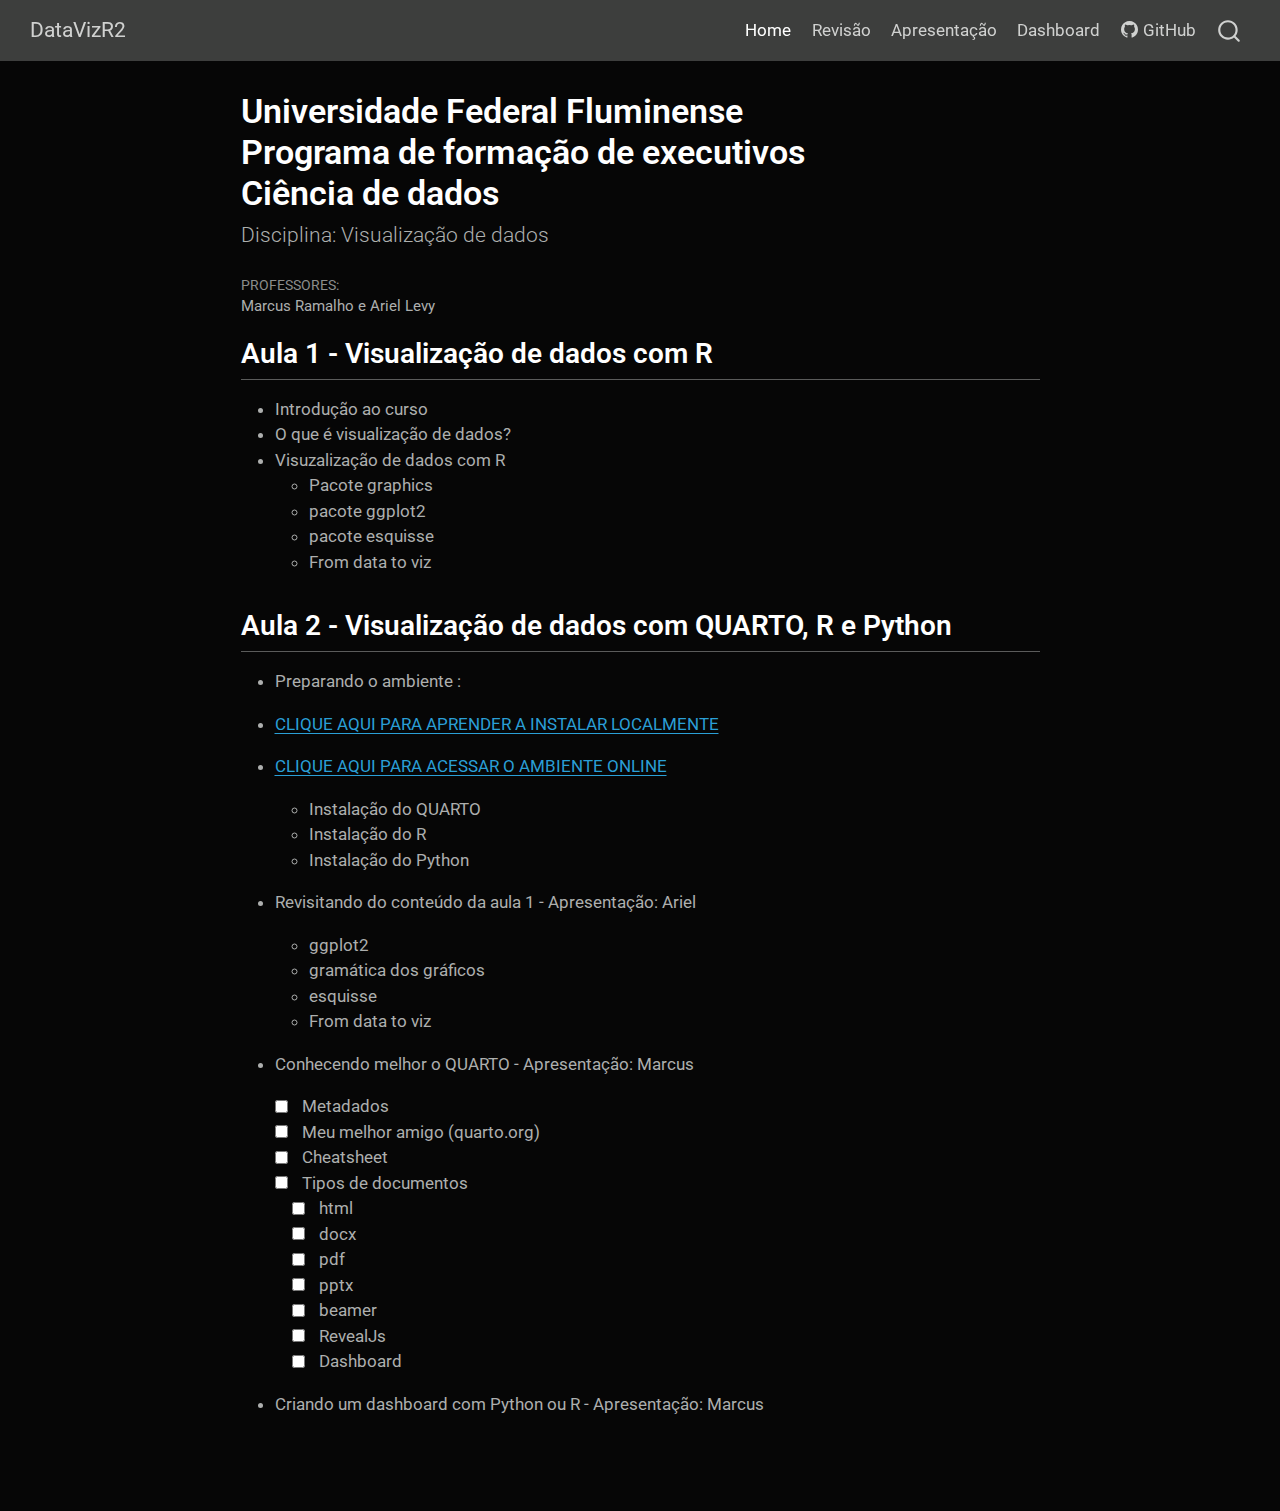
==== docs/index.html @ 26c428f1 "Atualizar título e conteúdo do arquivo apresentacao.qmd" ====
<!DOCTYPE html>
<html xmlns="http://www.w3.org/1999/xhtml" lang="pt-br" xml:lang="pt-br"><head>

<meta charset="utf-8">
<meta name="generator" content="quarto-1.4.549">

<meta name="viewport" content="width=device-width, initial-scale=1.0, user-scalable=yes">

<meta name="author" content="Marcus Ramalho e Ariel Levy">

<title>DataVizR2 - Universidade Federal Fluminense  Programa de formação de executivos  Ciência de dados</title>
<style>
code{white-space: pre-wrap;}
span.smallcaps{font-variant: small-caps;}
div.columns{display: flex; gap: min(4vw, 1.5em);}
div.column{flex: auto; overflow-x: auto;}
div.hanging-indent{margin-left: 1.5em; text-indent: -1.5em;}
ul.task-list{list-style: none;}
ul.task-list li input[type="checkbox"] {
  width: 0.8em;
  margin: 0 0.8em 0.2em -1em; /* quarto-specific, see https://github.com/quarto-dev/quarto-cli/issues/4556 */ 
  vertical-align: middle;
}
</style>


<script src="site_libs/quarto-nav/quarto-nav.js"></script>
<script src="site_libs/quarto-nav/headroom.min.js"></script>
<script src="site_libs/clipboard/clipboard.min.js"></script>
<script src="site_libs/quarto-search/autocomplete.umd.js"></script>
<script src="site_libs/quarto-search/fuse.min.js"></script>
<script src="site_libs/quarto-search/quarto-search.js"></script>
<meta name="quarto:offset" content="./">
<script src="site_libs/quarto-html/quarto.js"></script>
<script src="site_libs/quarto-html/popper.min.js"></script>
<script src="site_libs/quarto-html/tippy.umd.min.js"></script>
<script src="site_libs/quarto-html/anchor.min.js"></script>
<link href="site_libs/quarto-html/tippy.css" rel="stylesheet">
<link href="site_libs/quarto-html/quarto-syntax-highlighting-dark.css" rel="stylesheet" id="quarto-text-highlighting-styles">
<script src="site_libs/bootstrap/bootstrap.min.js"></script>
<link href="site_libs/bootstrap/bootstrap-icons.css" rel="stylesheet">
<link href="site_libs/bootstrap/bootstrap.min.css" rel="stylesheet" id="quarto-bootstrap" data-mode="dark">
<script id="quarto-search-options" type="application/json">{
  "location": "navbar",
  "copy-button": false,
  "collapse-after": 3,
  "panel-placement": "end",
  "type": "overlay",
  "limit": 50,
  "keyboard-shortcut": [
    "f",
    "/",
    "s"
  ],
  "show-item-context": false,
  "language": {
    "search-no-results-text": "Nenhum resultado",
    "search-matching-documents-text": "documentos correspondentes",
    "search-copy-link-title": "Copiar link para a busca",
    "search-hide-matches-text": "Esconder correspondências adicionais",
    "search-more-match-text": "mais correspondência neste documento",
    "search-more-matches-text": "mais correspondências neste documento",
    "search-clear-button-title": "Limpar",
    "search-text-placeholder": "",
    "search-detached-cancel-button-title": "Cancelar",
    "search-submit-button-title": "Enviar",
    "search-label": "Procurar"
  }
}</script>


</head>

<body class="nav-fixed fullcontent">

<div id="quarto-search-results"></div>
  <header id="quarto-header" class="headroom fixed-top">
    <nav class="navbar navbar-expand-lg " data-bs-theme="dark">
      <div class="navbar-container container-fluid">
      <div class="navbar-brand-container mx-auto">
    <a class="navbar-brand" href="./index.html">
    <span class="navbar-title">DataVizR2</span>
    </a>
  </div>
            <div id="quarto-search" class="" title="Procurar"></div>
          <button class="navbar-toggler" type="button" data-bs-toggle="collapse" data-bs-target="#navbarCollapse" aria-controls="navbarCollapse" aria-expanded="false" aria-label="Alternar de navegação" onclick="if (window.quartoToggleHeadroom) { window.quartoToggleHeadroom(); }">
  <span class="navbar-toggler-icon"></span>
</button>
          <div class="collapse navbar-collapse" id="navbarCollapse">
            <ul class="navbar-nav navbar-nav-scroll ms-auto">
  <li class="nav-item">
    <a class="nav-link active" href="./index.html" aria-current="page"> 
<span class="menu-text">Home</span></a>
  </li>  
  <li class="nav-item">
    <a class="nav-link" href="./revisao.html"> 
<span class="menu-text">Revisão</span></a>
  </li>  
  <li class="nav-item">
    <a class="nav-link" href="./apresentacao.html"> 
<span class="menu-text">Apresentação</span></a>
  </li>  
  <li class="nav-item">
    <a class="nav-link" href="./dashboard.html"> 
<span class="menu-text">Dashboard</span></a>
  </li>  
  <li class="nav-item">
    <a class="nav-link" href="https://github.com/nextmarte/dataVizR2"> <i class="bi bi-github" role="img">
</i> 
<span class="menu-text">GitHub</span></a>
  </li>  
</ul>
          </div> <!-- /navcollapse -->
          <div class="quarto-navbar-tools">
</div>
      </div> <!-- /container-fluid -->
    </nav>
</header>
<!-- content -->
<div id="quarto-content" class="quarto-container page-columns page-rows-contents page-layout-article page-navbar">
<!-- sidebar -->
<!-- margin-sidebar -->
    
<!-- main -->
<main class="content" id="quarto-document-content">

<header id="title-block-header" class="quarto-title-block default">
<div class="quarto-title">
<h1 class="title">Universidade Federal Fluminense <br> Programa de formação de executivos <br> Ciência de dados</h1>
<p class="subtitle lead">Disciplina: Visualização de dados</p>
</div>



<div class="quarto-title-meta">

    <div>
    <div class="quarto-title-meta-heading">Professores: </div>
    <div class="quarto-title-meta-contents">
             <p>Marcus Ramalho e Ariel Levy </p>
          </div>
  </div>
    
  
    
  </div>
  


</header>


<section id="aula-1---visualização-de-dados-com-r" class="level2">
<h2 class="anchored" data-anchor-id="aula-1---visualização-de-dados-com-r">Aula 1 - Visualização de dados com R</h2>
<ul>
<li>Introdução ao curso</li>
<li>O que é visualização de dados?</li>
<li>Visuzalização de dados com R
<ul>
<li>Pacote graphics</li>
<li>pacote ggplot2</li>
<li>pacote esquisse</li>
<li>From data to viz</li>
</ul></li>
</ul>
</section>
<section id="aula-2---visualização-de-dados-com-quarto-r-e-python" class="level2">
<h2 class="anchored" data-anchor-id="aula-2---visualização-de-dados-com-quarto-r-e-python">Aula 2 - Visualização de dados com QUARTO, R e Python</h2>
<ul>
<li><p>Preparando o ambiente :</p></li>
<li><p><a href="https://uff-adm.notion.site/Instala-o-b5969aeda52045289c52db8fd833c6b3">CLIQUE AQUI PARA APRENDER A INSTALAR LOCALMENTE</a></p></li>
<li><p><a href="https://posit.cloud/content/8106315">CLIQUE AQUI PARA ACESSAR O AMBIENTE ONLINE</a></p>
<ul>
<li>Instalação do QUARTO</li>
<li>Instalação do R</li>
<li>Instalação do Python</li>
</ul></li>
<li><p>Revisitando do conteúdo da aula 1 - Apresentação: Ariel</p>
<ul>
<li>ggplot2</li>
<li>gramática dos gráficos</li>
<li>esquisse</li>
<li>From data to viz</li>
</ul></li>
<li><p>Conhecendo melhor o QUARTO - Apresentação: Marcus</p>
<ul class="task-list">
<li><label><input type="checkbox">Metadados</label></li>
<li><label><input type="checkbox">Meu melhor amigo (quarto.org)</label></li>
<li><label><input type="checkbox">Cheatsheet</label></li>
<li><label><input type="checkbox">Tipos de documentos</label>
<ul class="task-list">
<li><label><input type="checkbox">html</label></li>
<li><label><input type="checkbox">docx</label></li>
<li><label><input type="checkbox">pdf</label></li>
<li><label><input type="checkbox">pptx</label></li>
<li><label><input type="checkbox">beamer</label></li>
<li><label><input type="checkbox">RevealJs</label></li>
<li><label><input type="checkbox">Dashboard</label></li>
</ul></li>
</ul></li>
<li><p>Criando um dashboard com Python ou R - Apresentação: Marcus</p></li>
</ul>


</section>

</main> <!-- /main -->
<script id="quarto-html-after-body" type="application/javascript">
window.document.addEventListener("DOMContentLoaded", function (event) {
  const toggleBodyColorMode = (bsSheetEl) => {
    const mode = bsSheetEl.getAttribute("data-mode");
    const bodyEl = window.document.querySelector("body");
    if (mode === "dark") {
      bodyEl.classList.add("quarto-dark");
      bodyEl.classList.remove("quarto-light");
    } else {
      bodyEl.classList.add("quarto-light");
      bodyEl.classList.remove("quarto-dark");
    }
  }
  const toggleBodyColorPrimary = () => {
    const bsSheetEl = window.document.querySelector("link#quarto-bootstrap");
    if (bsSheetEl) {
      toggleBodyColorMode(bsSheetEl);
    }
  }
  toggleBodyColorPrimary();  
  const icon = "";
  const anchorJS = new window.AnchorJS();
  anchorJS.options = {
    placement: 'right',
    icon: icon
  };
  anchorJS.add('.anchored');
  const isCodeAnnotation = (el) => {
    for (const clz of el.classList) {
      if (clz.startsWith('code-annotation-')) {                     
        return true;
      }
    }
    return false;
  }
  const clipboard = new window.ClipboardJS('.code-copy-button', {
    text: function(trigger) {
      const codeEl = trigger.previousElementSibling.cloneNode(true);
      for (const childEl of codeEl.children) {
        if (isCodeAnnotation(childEl)) {
          childEl.remove();
        }
      }
      return codeEl.innerText;
    }
  });
  clipboard.on('success', function(e) {
    // button target
    const button = e.trigger;
    // don't keep focus
    button.blur();
    // flash "checked"
    button.classList.add('code-copy-button-checked');
    var currentTitle = button.getAttribute("title");
    button.setAttribute("title", "Copiada");
    let tooltip;
    if (window.bootstrap) {
      button.setAttribute("data-bs-toggle", "tooltip");
      button.setAttribute("data-bs-placement", "left");
      button.setAttribute("data-bs-title", "Copiada");
      tooltip = new bootstrap.Tooltip(button, 
        { trigger: "manual", 
          customClass: "code-copy-button-tooltip",
          offset: [0, -8]});
      tooltip.show();    
    }
    setTimeout(function() {
      if (tooltip) {
        tooltip.hide();
        button.removeAttribute("data-bs-title");
        button.removeAttribute("data-bs-toggle");
        button.removeAttribute("data-bs-placement");
      }
      button.setAttribute("title", currentTitle);
      button.classList.remove('code-copy-button-checked');
    }, 1000);
    // clear code selection
    e.clearSelection();
  });
  function tippyHover(el, contentFn, onTriggerFn, onUntriggerFn) {
    const config = {
      allowHTML: true,
      maxWidth: 500,
      delay: 100,
      arrow: false,
      appendTo: function(el) {
          return el.parentElement;
      },
      interactive: true,
      interactiveBorder: 10,
      theme: 'quarto',
      placement: 'bottom-start',
    };
    if (contentFn) {
      config.content = contentFn;
    }
    if (onTriggerFn) {
      config.onTrigger = onTriggerFn;
    }
    if (onUntriggerFn) {
      config.onUntrigger = onUntriggerFn;
    }
    window.tippy(el, config); 
  }
  const noterefs = window.document.querySelectorAll('a[role="doc-noteref"]');
  for (var i=0; i<noterefs.length; i++) {
    const ref = noterefs[i];
    tippyHover(ref, function() {
      // use id or data attribute instead here
      let href = ref.getAttribute('data-footnote-href') || ref.getAttribute('href');
      try { href = new URL(href).hash; } catch {}
      const id = href.replace(/^#\/?/, "");
      const note = window.document.getElementById(id);
      return note.innerHTML;
    });
  }
  const xrefs = window.document.querySelectorAll('a.quarto-xref');
  const processXRef = (id, note) => {
    // Strip column container classes
    const stripColumnClz = (el) => {
      el.classList.remove("page-full", "page-columns");
      if (el.children) {
        for (const child of el.children) {
          stripColumnClz(child);
        }
      }
    }
    stripColumnClz(note)
    if (id === null || id.startsWith('sec-')) {
      // Special case sections, only their first couple elements
      const container = document.createElement("div");
      if (note.children && note.children.length > 2) {
        container.appendChild(note.children[0].cloneNode(true));
        for (let i = 1; i < note.children.length; i++) {
          const child = note.children[i];
          if (child.tagName === "P" && child.innerText === "") {
            continue;
          } else {
            container.appendChild(child.cloneNode(true));
            break;
          }
        }
        if (window.Quarto?.typesetMath) {
          window.Quarto.typesetMath(container);
        }
        return container.innerHTML
      } else {
        if (window.Quarto?.typesetMath) {
          window.Quarto.typesetMath(note);
        }
        return note.innerHTML;
      }
    } else {
      // Remove any anchor links if they are present
      const anchorLink = note.querySelector('a.anchorjs-link');
      if (anchorLink) {
        anchorLink.remove();
      }
      if (window.Quarto?.typesetMath) {
        window.Quarto.typesetMath(note);
      }
      // TODO in 1.5, we should make sure this works without a callout special case
      if (note.classList.contains("callout")) {
        return note.outerHTML;
      } else {
        return note.innerHTML;
      }
    }
  }
  for (var i=0; i<xrefs.length; i++) {
    const xref = xrefs[i];
    tippyHover(xref, undefined, function(instance) {
      instance.disable();
      let url = xref.getAttribute('href');
      let hash = undefined; 
      if (url.startsWith('#')) {
        hash = url;
      } else {
        try { hash = new URL(url).hash; } catch {}
      }
      if (hash) {
        const id = hash.replace(/^#\/?/, "");
        const note = window.document.getElementById(id);
        if (note !== null) {
          try {
            const html = processXRef(id, note.cloneNode(true));
            instance.setContent(html);
          } finally {
            instance.enable();
            instance.show();
          }
        } else {
          // See if we can fetch this
          fetch(url.split('#')[0])
          .then(res => res.text())
          .then(html => {
            const parser = new DOMParser();
            const htmlDoc = parser.parseFromString(html, "text/html");
            const note = htmlDoc.getElementById(id);
            if (note !== null) {
              const html = processXRef(id, note);
              instance.setContent(html);
            } 
          }).finally(() => {
            instance.enable();
            instance.show();
          });
        }
      } else {
        // See if we can fetch a full url (with no hash to target)
        // This is a special case and we should probably do some content thinning / targeting
        fetch(url)
        .then(res => res.text())
        .then(html => {
          const parser = new DOMParser();
          const htmlDoc = parser.parseFromString(html, "text/html");
          const note = htmlDoc.querySelector('main.content');
          if (note !== null) {
            // This should only happen for chapter cross references
            // (since there is no id in the URL)
            // remove the first header
            if (note.children.length > 0 && note.children[0].tagName === "HEADER") {
              note.children[0].remove();
            }
            const html = processXRef(null, note);
            instance.setContent(html);
          } 
        }).finally(() => {
          instance.enable();
          instance.show();
        });
      }
    }, function(instance) {
    });
  }
      let selectedAnnoteEl;
      const selectorForAnnotation = ( cell, annotation) => {
        let cellAttr = 'data-code-cell="' + cell + '"';
        let lineAttr = 'data-code-annotation="' +  annotation + '"';
        const selector = 'span[' + cellAttr + '][' + lineAttr + ']';
        return selector;
      }
      const selectCodeLines = (annoteEl) => {
        const doc = window.document;
        const targetCell = annoteEl.getAttribute("data-target-cell");
        const targetAnnotation = annoteEl.getAttribute("data-target-annotation");
        const annoteSpan = window.document.querySelector(selectorForAnnotation(targetCell, targetAnnotation));
        const lines = annoteSpan.getAttribute("data-code-lines").split(",");
        const lineIds = lines.map((line) => {
          return targetCell + "-" + line;
        })
        let top = null;
        let height = null;
        let parent = null;
        if (lineIds.length > 0) {
            //compute the position of the single el (top and bottom and make a div)
            const el = window.document.getElementById(lineIds[0]);
            top = el.offsetTop;
            height = el.offsetHeight;
            parent = el.parentElement.parentElement;
          if (lineIds.length > 1) {
            const lastEl = window.document.getElementById(lineIds[lineIds.length - 1]);
            const bottom = lastEl.offsetTop + lastEl.offsetHeight;
            height = bottom - top;
          }
          if (top !== null && height !== null && parent !== null) {
            // cook up a div (if necessary) and position it 
            let div = window.document.getElementById("code-annotation-line-highlight");
            if (div === null) {
              div = window.document.createElement("div");
              div.setAttribute("id", "code-annotation-line-highlight");
              div.style.position = 'absolute';
              parent.appendChild(div);
            }
            div.style.top = top - 2 + "px";
            div.style.height = height + 4 + "px";
            div.style.left = 0;
            let gutterDiv = window.document.getElementById("code-annotation-line-highlight-gutter");
            if (gutterDiv === null) {
              gutterDiv = window.document.createElement("div");
              gutterDiv.setAttribute("id", "code-annotation-line-highlight-gutter");
              gutterDiv.style.position = 'absolute';
              const codeCell = window.document.getElementById(targetCell);
              const gutter = codeCell.querySelector('.code-annotation-gutter');
              gutter.appendChild(gutterDiv);
            }
            gutterDiv.style.top = top - 2 + "px";
            gutterDiv.style.height = height + 4 + "px";
          }
          selectedAnnoteEl = annoteEl;
        }
      };
      const unselectCodeLines = () => {
        const elementsIds = ["code-annotation-line-highlight", "code-annotation-line-highlight-gutter"];
        elementsIds.forEach((elId) => {
          const div = window.document.getElementById(elId);
          if (div) {
            div.remove();
          }
        });
        selectedAnnoteEl = undefined;
      };
        // Handle positioning of the toggle
    window.addEventListener(
      "resize",
      throttle(() => {
        elRect = undefined;
        if (selectedAnnoteEl) {
          selectCodeLines(selectedAnnoteEl);
        }
      }, 10)
    );
    function throttle(fn, ms) {
    let throttle = false;
    let timer;
      return (...args) => {
        if(!throttle) { // first call gets through
            fn.apply(this, args);
            throttle = true;
        } else { // all the others get throttled
            if(timer) clearTimeout(timer); // cancel #2
            timer = setTimeout(() => {
              fn.apply(this, args);
              timer = throttle = false;
            }, ms);
        }
      };
    }
      // Attach click handler to the DT
      const annoteDls = window.document.querySelectorAll('dt[data-target-cell]');
      for (const annoteDlNode of annoteDls) {
        annoteDlNode.addEventListener('click', (event) => {
          const clickedEl = event.target;
          if (clickedEl !== selectedAnnoteEl) {
            unselectCodeLines();
            const activeEl = window.document.querySelector('dt[data-target-cell].code-annotation-active');
            if (activeEl) {
              activeEl.classList.remove('code-annotation-active');
            }
            selectCodeLines(clickedEl);
            clickedEl.classList.add('code-annotation-active');
          } else {
            // Unselect the line
            unselectCodeLines();
            clickedEl.classList.remove('code-annotation-active');
          }
        });
      }
  const findCites = (el) => {
    const parentEl = el.parentElement;
    if (parentEl) {
      const cites = parentEl.dataset.cites;
      if (cites) {
        return {
          el,
          cites: cites.split(' ')
        };
      } else {
        return findCites(el.parentElement)
      }
    } else {
      return undefined;
    }
  };
  var bibliorefs = window.document.querySelectorAll('a[role="doc-biblioref"]');
  for (var i=0; i<bibliorefs.length; i++) {
    const ref = bibliorefs[i];
    const citeInfo = findCites(ref);
    if (citeInfo) {
      tippyHover(citeInfo.el, function() {
        var popup = window.document.createElement('div');
        citeInfo.cites.forEach(function(cite) {
          var citeDiv = window.document.createElement('div');
          citeDiv.classList.add('hanging-indent');
          citeDiv.classList.add('csl-entry');
          var biblioDiv = window.document.getElementById('ref-' + cite);
          if (biblioDiv) {
            citeDiv.innerHTML = biblioDiv.innerHTML;
          }
          popup.appendChild(citeDiv);
        });
        return popup.innerHTML;
      });
    }
  }
});
</script>
</div> <!-- /content -->




</body></html>
---- docs/site_libs/quarto-html/tippy.css ----
.tippy-box[data-animation=fade][data-state=hidden]{opacity:0}[data-tippy-root]{max-width:calc(100vw - 10px)}.tippy-box{position:relative;background-color:#333;color:#fff;border-radius:4px;font-size:14px;line-height:1.4;white-space:normal;outline:0;transition-property:transform,visibility,opacity}.tippy-box[data-placement^=top]>.tippy-arrow{bottom:0}.tippy-box[data-placement^=top]>.tippy-arrow:before{bottom:-7px;left:0;border-width:8px 8px 0;border-top-color:initial;transform-origin:center top}.tippy-box[data-placement^=bottom]>.tippy-arrow{top:0}.tippy-box[data-placement^=bottom]>.tippy-arrow:before{top:-7px;left:0;border-width:0 8px 8px;border-bottom-color:initial;transform-origin:center bottom}.tippy-box[data-placement^=left]>.tippy-arrow{right:0}.tippy-box[data-placement^=left]>.tippy-arrow:before{border-width:8px 0 8px 8px;border-left-color:initial;right:-7px;transform-origin:center left}.tippy-box[data-placement^=right]>.tippy-arrow{left:0}.tippy-box[data-placement^=right]>.tippy-arrow:before{left:-7px;border-width:8px 8px 8px 0;border-right-color:initial;transform-origin:center right}.tippy-box[data-inertia][data-state=visible]{transition-timing-function:cubic-bezier(.54,1.5,.38,1.11)}.tippy-arrow{width:16px;height:16px;color:#333}.tippy-arrow:before{content:"";position:absolute;border-color:transparent;border-style:solid}.tippy-content{position:relative;padding:5px 9px;z-index:1}
---- docs/site_libs/quarto-html/quarto-syntax-highlighting-dark.css ----
/* quarto syntax highlight colors */
:root {
  --quarto-hl-al-color: #f07178;
  --quarto-hl-an-color: #d4d0ab;
  --quarto-hl-at-color: #00e0e0;
  --quarto-hl-bn-color: #d4d0ab;
  --quarto-hl-bu-color: #abe338;
  --quarto-hl-ch-color: #abe338;
  --quarto-hl-co-color: #f8f8f2;
  --quarto-hl-cv-color: #ffd700;
  --quarto-hl-cn-color: #ffd700;
  --quarto-hl-cf-color: #ffa07a;
  --quarto-hl-dt-color: #ffa07a;
  --quarto-hl-dv-color: #d4d0ab;
  --quarto-hl-do-color: #f8f8f2;
  --quarto-hl-er-color: #f07178;
  --quarto-hl-ex-color: #00e0e0;
  --quarto-hl-fl-color: #d4d0ab;
  --quarto-hl-fu-color: #ffa07a;
  --quarto-hl-im-color: #abe338;
  --quarto-hl-in-color: #d4d0ab;
  --quarto-hl-kw-color: #ffa07a;
  --quarto-hl-op-color: #ffa07a;
  --quarto-hl-ot-color: #00e0e0;
  --quarto-hl-pp-color: #dcc6e0;
  --quarto-hl-re-color: #00e0e0;
  --quarto-hl-sc-color: #abe338;
  --quarto-hl-ss-color: #abe338;
  --quarto-hl-st-color: #abe338;
  --quarto-hl-va-color: #00e0e0;
  --quarto-hl-vs-color: #abe338;
  --quarto-hl-wa-color: #dcc6e0;
}

/* other quarto variables */
:root {
  --quarto-font-monospace: SFMono-Regular, Menlo, Monaco, Consolas, "Liberation Mono", "Courier New", monospace;
}

code span.al {
  background-color: #2a0f15;
  font-weight: bold;
  color: #f07178;
}

code span.an {
  color: #d4d0ab;
}

code span.at {
  color: #00e0e0;
}

code span.bn {
  color: #d4d0ab;
}

code span.bu {
  color: #abe338;
}

code span.ch {
  color: #abe338;
}

code span.co {
  font-style: italic;
  color: #f8f8f2;
}

code span.cv {
  color: #ffd700;
}

code span.cn {
  color: #ffd700;
}

code span.cf {
  font-weight: bold;
  color: #ffa07a;
}

code span.dt {
  color: #ffa07a;
}

code span.dv {
  color: #d4d0ab;
}

code span.do {
  color: #f8f8f2;
}

code span.er {
  color: #f07178;
  text-decoration: underline;
}

code span.ex {
  font-weight: bold;
  color: #00e0e0;
}

code span.fl {
  color: #d4d0ab;
}

code span.fu {
  color: #ffa07a;
}

code span.im {
  color: #abe338;
}

code span.in {
  color: #d4d0ab;
}

code span.kw {
  font-weight: bold;
  color: #ffa07a;
}

pre > code.sourceCode > span {
  color: #f8f8f2;
}

code span {
  color: #f8f8f2;
}

code.sourceCode > span {
  color: #f8f8f2;
}

div.sourceCode,
div.sourceCode pre.sourceCode {
  color: #f8f8f2;
}

code span.op {
  color: #ffa07a;
}

code span.ot {
  color: #00e0e0;
}

code span.pp {
  color: #dcc6e0;
}

code span.re {
  background-color: #f8f8f2;
  color: #00e0e0;
}

code span.sc {
  color: #abe338;
}

code span.ss {
  color: #abe338;
}

code span.st {
  color: #abe338;
}

code span.va {
  color: #00e0e0;
}

code span.vs {
  color: #abe338;
}

code span.wa {
  color: #dcc6e0;
}

.prevent-inlining {
  content: "</";
}

/*# sourceMappingURL=935a306eefa94366c21e1a970dddb765.css.map */
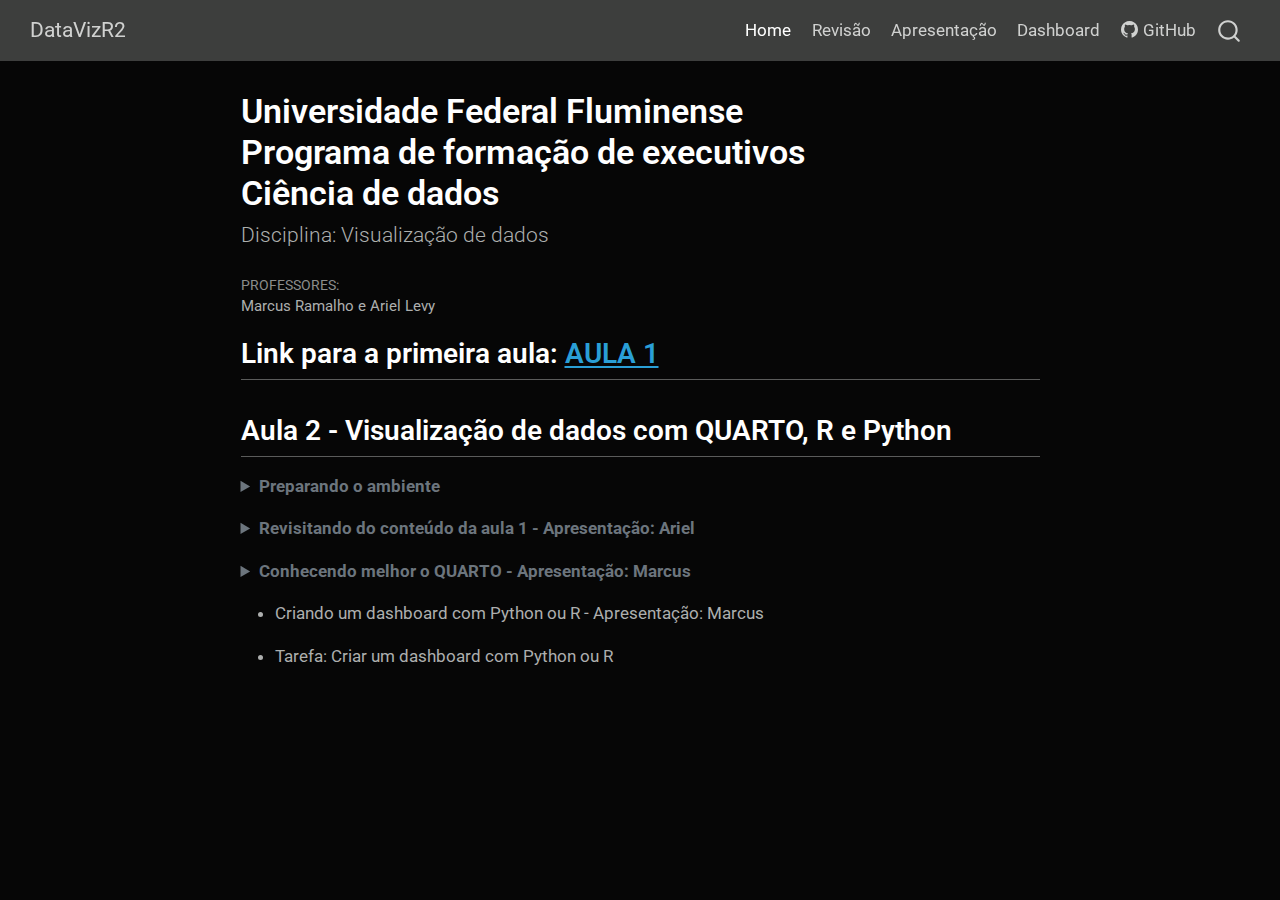
==== commit 9209c425: "Atualizar links e conteúdo nos arquivos apresentacao.qmd e index.qmd" ====
--- a/docs/index.html
+++ b/docs/index.html
@@ -150,55 +150,55 @@
 </header>
 
 
-<section id="aula-1---visualização-de-dados-com-r" class="level2">
-<h2 class="anchored" data-anchor-id="aula-1---visualização-de-dados-com-r">Aula 1 - Visualização de dados com R</h2>
-<ul>
-<li>Introdução ao curso</li>
-<li>O que é visualização de dados?</li>
-<li>Visuzalização de dados com R
-<ul>
-<li>Pacote graphics</li>
-<li>pacote ggplot2</li>
-<li>pacote esquisse</li>
-<li>From data to viz</li>
-</ul></li>
-</ul>
+<section id="link-para-a-primeira-aula-aula-1" class="level2">
+<h2 class="anchored" data-anchor-id="link-para-a-primeira-aula-aula-1">Link para a primeira aula: <a href="https://marcusramalho.tech/dataVizR/#/title-slide">AULA 1</a></h2>
 </section>
 <section id="aula-2---visualização-de-dados-com-quarto-r-e-python" class="level2">
 <h2 class="anchored" data-anchor-id="aula-2---visualização-de-dados-com-quarto-r-e-python">Aula 2 - Visualização de dados com QUARTO, R e Python</h2>
+<details>
+<summary>
+<strong>Preparando o ambiente </strong>
+</summary>
 <ul>
-<li><p>Preparando o ambiente :</p></li>
-<li><p><a href="https://uff-adm.notion.site/Instala-o-b5969aeda52045289c52db8fd833c6b3">CLIQUE AQUI PARA APRENDER A INSTALAR LOCALMENTE</a></p></li>
-<li><p><a href="https://posit.cloud/content/8106315">CLIQUE AQUI PARA ACESSAR O AMBIENTE ONLINE</a></p>
+<li><a href="https://uff-adm.notion.site/Instala-o-b5969aeda52045289c52db8fd833c6b3">CLIQUE AQUI PARA APRENDER A INSTALAR LOCALMENTE</a></li>
+<li><a href="https://posit.cloud/content/8106315">CLIQUE AQUI PARA ACESSAR O AMBIENTE ONLINE</a>
 <ul>
 <li>Instalação do QUARTO</li>
 <li>Instalação do R</li>
 <li>Instalação do Python</li>
 </ul></li>
-<li><p>Revisitando do conteúdo da aula 1 - Apresentação: Ariel</p>
+</ul>
+</details>
+<details>
+<summary>
+<strong>Revisitando do conteúdo da aula 1 - Apresentação: Ariel</strong>
+</summary>
 <ul>
 <li>ggplot2</li>
 <li>gramática dos gráficos</li>
 <li>esquisse</li>
 <li>From data to viz</li>
-</ul></li>
-<li><p>Conhecendo melhor o QUARTO - Apresentação: Marcus</p>
+</ul>
+</details>
+<details>
+<summary>
+<strong>Conhecendo melhor o QUARTO - Apresentação: Marcus </strong>
+</summary>
 <ul class="task-list">
-<li><label><input type="checkbox">Metadados</label></li>
-<li><label><input type="checkbox">Meu melhor amigo (quarto.org)</label></li>
-<li><label><input type="checkbox">Cheatsheet</label></li>
-<li><label><input type="checkbox">Tipos de documentos</label>
-<ul class="task-list">
-<li><label><input type="checkbox">html</label></li>
-<li><label><input type="checkbox">docx</label></li>
-<li><label><input type="checkbox">pdf</label></li>
-<li><label><input type="checkbox">pptx</label></li>
-<li><label><input type="checkbox">beamer</label></li>
-<li><label><input type="checkbox">RevealJs</label></li>
-<li><label><input type="checkbox">Dashboard</label></li>
-</ul></li>
-</ul></li>
+<li><label><input type="checkbox"><a href="https://quarto.org/docs/projects/quarto-projects.html">Metadados</a></label></li>
+<li><label><input type="checkbox"><a href="https://quarto.org/">Meu melhor amigo</a></label></li>
+<li><label><input type="checkbox"><a href="https://rstudio.github.io/cheatsheets">Cheatsheets</a></label></li>
+<li><label><input type="checkbox"><a href="https://quarto.org/docs/output-formats/all-formats.html">Tipos de documentos</a></label></li>
+<li><label><input type="checkbox"><a href="https://quarto.org/docs/dashboards/">Dashboard</a></label></li>
+</ul>
+<center>
+<iframe width="560" height="315" src="https://www.youtube.com/embed/_VGJIPRGTy4?si=6gqc46Z16a7_tAC7" title="YouTube video player" frameborder="0" allow="accelerometer; autoplay; clipboard-write; encrypted-media; gyroscope; picture-in-picture; web-share" referrerpolicy="strict-origin-when-cross-origin" allowfullscreen="">
+</iframe>
+</center>
+</details>
+<ul>
 <li><p>Criando um dashboard com Python ou R - Apresentação: Marcus</p></li>
+<li><p>Tarefa: Criar um dashboard com Python ou R</p></li>
 </ul>
 
 
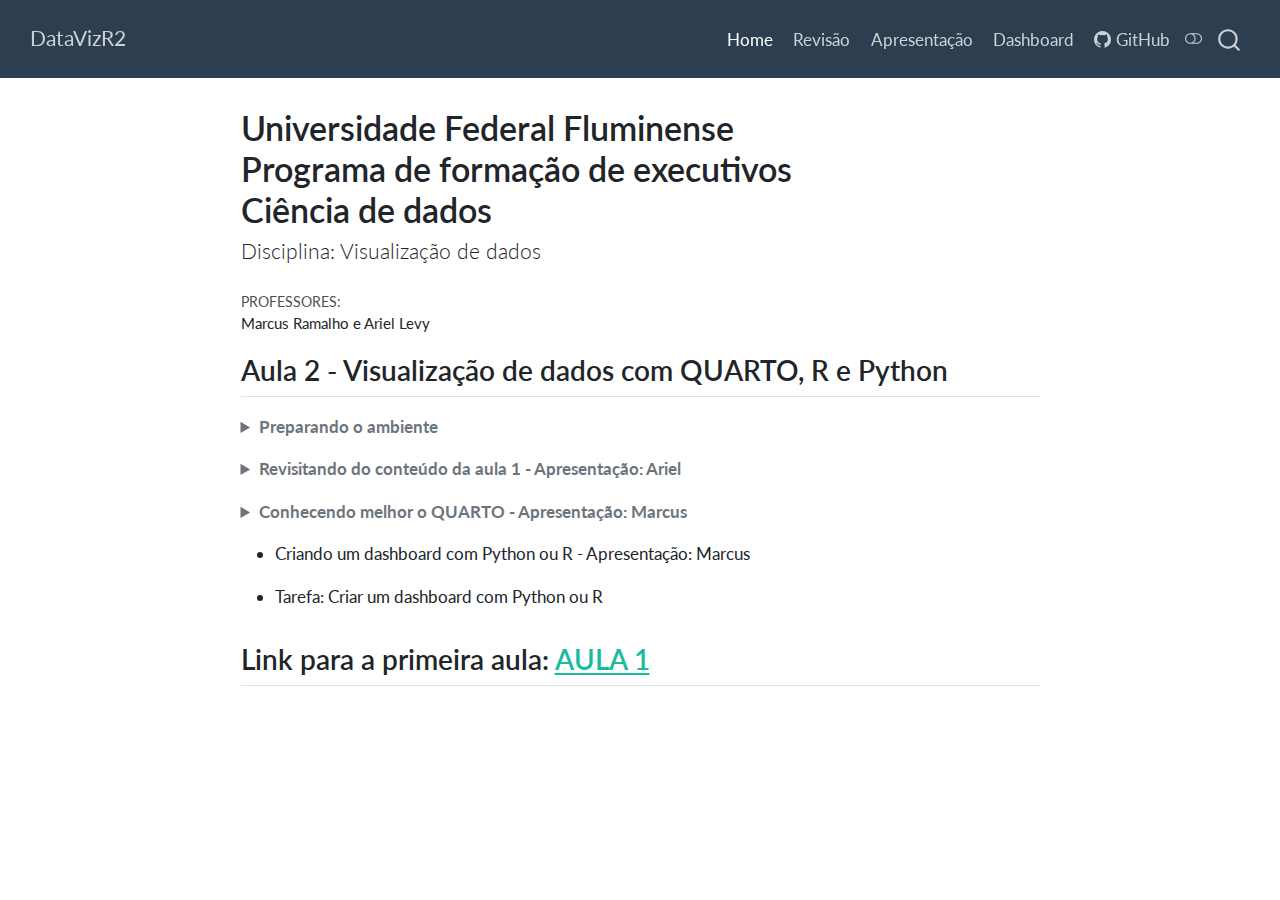
==== commit 01ecd294: "Atualizar tema do formato revealjs para dark Remover o arquivo about.qmd Atualizar conteúdo do arqui" ====
--- a/docs/index.html
+++ b/docs/index.html
@@ -36,10 +36,12 @@
 <script src="site_libs/quarto-html/tippy.umd.min.js"></script>
 <script src="site_libs/quarto-html/anchor.min.js"></script>
 <link href="site_libs/quarto-html/tippy.css" rel="stylesheet">
-<link href="site_libs/quarto-html/quarto-syntax-highlighting-dark.css" rel="stylesheet" id="quarto-text-highlighting-styles">
+<link href="site_libs/quarto-html/quarto-syntax-highlighting.css" rel="stylesheet" class="quarto-color-scheme" id="quarto-text-highlighting-styles">
+<link href="site_libs/quarto-html/quarto-syntax-highlighting-dark.css" rel="prefetch" class="quarto-color-scheme quarto-color-alternate" id="quarto-text-highlighting-styles">
 <script src="site_libs/bootstrap/bootstrap.min.js"></script>
 <link href="site_libs/bootstrap/bootstrap-icons.css" rel="stylesheet">
-<link href="site_libs/bootstrap/bootstrap.min.css" rel="stylesheet" id="quarto-bootstrap" data-mode="dark">
+<link href="site_libs/bootstrap/bootstrap.min.css" rel="stylesheet" class="quarto-color-scheme" id="quarto-bootstrap" data-mode="light">
+<link href="site_libs/bootstrap/bootstrap-dark.min.css" rel="prefetch" class="quarto-color-scheme quarto-color-alternate" id="quarto-bootstrap" data-mode="dark">
 <script id="quarto-search-options" type="application/json">{
   "location": "navbar",
   "copy-button": false,
@@ -112,6 +114,7 @@
 </ul>
           </div> <!-- /navcollapse -->
           <div class="quarto-navbar-tools">
+  <a href="" class="quarto-color-scheme-toggle quarto-navigation-tool  px-1" onclick="window.quartoToggleColorScheme(); return false;" title="Alternar modo escuro"><i class="bi"></i></a>
 </div>
       </div> <!-- /container-fluid -->
     </nav>
@@ -150,9 +153,6 @@
 </header>
 
 
-<section id="link-para-a-primeira-aula-aula-1" class="level2">
-<h2 class="anchored" data-anchor-id="link-para-a-primeira-aula-aula-1">Link para a primeira aula: <a href="https://marcusramalho.tech/dataVizR/#/title-slide">AULA 1</a></h2>
-</section>
 <section id="aula-2---visualização-de-dados-com-quarto-r-e-python" class="level2">
 <h2 class="anchored" data-anchor-id="aula-2---visualização-de-dados-com-quarto-r-e-python">Aula 2 - Visualização de dados com QUARTO, R e Python</h2>
 <details>
@@ -200,6 +200,9 @@
 <li><p>Criando um dashboard com Python ou R - Apresentação: Marcus</p></li>
 <li><p>Tarefa: Criar um dashboard com Python ou R</p></li>
 </ul>
+</section>
+<section id="link-para-a-primeira-aula-aula-1" class="level2">
+<h2 class="anchored" data-anchor-id="link-para-a-primeira-aula-aula-1">Link para a primeira aula: <a href="https://marcusramalho.tech/dataVizR/#/title-slide">AULA 1</a></h2>
 
 
 </section>
@@ -225,6 +228,150 @@
     }
   }
   toggleBodyColorPrimary();  
+  const disableStylesheet = (stylesheets) => {
+    for (let i=0; i < stylesheets.length; i++) {
+      const stylesheet = stylesheets[i];
+      stylesheet.rel = 'prefetch';
+    }
+  }
+  const enableStylesheet = (stylesheets) => {
+    for (let i=0; i < stylesheets.length; i++) {
+      const stylesheet = stylesheets[i];
+      stylesheet.rel = 'stylesheet';
+    }
+  }
+  const manageTransitions = (selector, allowTransitions) => {
+    const els = window.document.querySelectorAll(selector);
+    for (let i=0; i < els.length; i++) {
+      const el = els[i];
+      if (allowTransitions) {
+        el.classList.remove('notransition');
+      } else {
+        el.classList.add('notransition');
+      }
+    }
+  }
+  const toggleGiscusIfUsed = (isAlternate, darkModeDefault) => {
+    const baseTheme = document.querySelector('#giscus-base-theme')?.value ?? 'light';
+    const alternateTheme = document.querySelector('#giscus-alt-theme')?.value ?? 'dark';
+    let newTheme = '';
+    if(darkModeDefault) {
+      newTheme = isAlternate ? baseTheme : alternateTheme;
+    } else {
+      newTheme = isAlternate ? alternateTheme : baseTheme;
+    }
+    const changeGiscusTheme = () => {
+      // From: https://github.com/giscus/giscus/issues/336
+      const sendMessage = (message) => {
+        const iframe = document.querySelector('iframe.giscus-frame');
+        if (!iframe) return;
+        iframe.contentWindow.postMessage({ giscus: message }, 'https://giscus.app');
+      }
+      sendMessage({
+        setConfig: {
+          theme: newTheme
+        }
+      });
+    }
+    const isGiscussLoaded = window.document.querySelector('iframe.giscus-frame') !== null;
+    if (isGiscussLoaded) {
+      changeGiscusTheme();
+    }
+  }
+  const toggleColorMode = (alternate) => {
+    // Switch the stylesheets
+    const alternateStylesheets = window.document.querySelectorAll('link.quarto-color-scheme.quarto-color-alternate');
+    manageTransitions('#quarto-margin-sidebar .nav-link', false);
+    if (alternate) {
+      enableStylesheet(alternateStylesheets);
+      for (const sheetNode of alternateStylesheets) {
+        if (sheetNode.id === "quarto-bootstrap") {
+          toggleBodyColorMode(sheetNode);
+        }
+      }
+    } else {
+      disableStylesheet(alternateStylesheets);
+      toggleBodyColorPrimary();
+    }
+    manageTransitions('#quarto-margin-sidebar .nav-link', true);
+    // Switch the toggles
+    const toggles = window.document.querySelectorAll('.quarto-color-scheme-toggle');
+    for (let i=0; i < toggles.length; i++) {
+      const toggle = toggles[i];
+      if (toggle) {
+        if (alternate) {
+          toggle.classList.add("alternate");     
+        } else {
+          toggle.classList.remove("alternate");
+        }
+      }
+    }
+    // Hack to workaround the fact that safari doesn't
+    // properly recolor the scrollbar when toggling (#1455)
+    if (navigator.userAgent.indexOf('Safari') > 0 && navigator.userAgent.indexOf('Chrome') == -1) {
+      manageTransitions("body", false);
+      window.scrollTo(0, 1);
+      setTimeout(() => {
+        window.scrollTo(0, 0);
+        manageTransitions("body", true);
+      }, 40);  
+    }
+  }
+  const isFileUrl = () => { 
+    return window.location.protocol === 'file:';
+  }
+  const hasAlternateSentinel = () => {  
+    let styleSentinel = getColorSchemeSentinel();
+    if (styleSentinel !== null) {
+      return styleSentinel === "alternate";
+    } else {
+      return false;
+    }
+  }
+  const setStyleSentinel = (alternate) => {
+    const value = alternate ? "alternate" : "default";
+    if (!isFileUrl()) {
+      window.localStorage.setItem("quarto-color-scheme", value);
+    } else {
+      localAlternateSentinel = value;
+    }
+  }
+  const getColorSchemeSentinel = () => {
+    if (!isFileUrl()) {
+      const storageValue = window.localStorage.getItem("quarto-color-scheme");
+      return storageValue != null ? storageValue : localAlternateSentinel;
+    } else {
+      return localAlternateSentinel;
+    }
+  }
+  const darkModeDefault = false;
+  let localAlternateSentinel = darkModeDefault ? 'alternate' : 'default';
+  // Dark / light mode switch
+  window.quartoToggleColorScheme = () => {
+    // Read the current dark / light value 
+    let toAlternate = !hasAlternateSentinel();
+    toggleColorMode(toAlternate);
+    setStyleSentinel(toAlternate);
+    toggleGiscusIfUsed(toAlternate, darkModeDefault);
+  };
+  // Ensure there is a toggle, if there isn't float one in the top right
+  if (window.document.querySelector('.quarto-color-scheme-toggle') === null) {
+    const a = window.document.createElement('a');
+    a.classList.add('top-right');
+    a.classList.add('quarto-color-scheme-toggle');
+    a.href = "";
+    a.onclick = function() { try { window.quartoToggleColorScheme(); } catch {} return false; };
+    const i = window.document.createElement("i");
+    i.classList.add('bi');
+    a.appendChild(i);
+    window.document.body.appendChild(a);
+  }
+  // Switch to dark mode if need be
+  if (hasAlternateSentinel()) {
+    toggleColorMode(true);
+  } else {
+    toggleColorMode(false);
+  }
   const icon = "";
   const anchorJS = new window.AnchorJS();
   anchorJS.options = {
--- a/docs/site_libs/quarto-html/quarto-syntax-highlighting.css
+++ b/docs/site_libs/quarto-html/quarto-syntax-highlighting.css
@@ -0,0 +1,203 @@
+/* quarto syntax highlight colors */
+:root {
+  --quarto-hl-ot-color: #003B4F;
+  --quarto-hl-at-color: #657422;
+  --quarto-hl-ss-color: #20794D;
+  --quarto-hl-an-color: #5E5E5E;
+  --quarto-hl-fu-color: #4758AB;
+  --quarto-hl-st-color: #20794D;
+  --quarto-hl-cf-color: #003B4F;
+  --quarto-hl-op-color: #5E5E5E;
+  --quarto-hl-er-color: #AD0000;
+  --quarto-hl-bn-color: #AD0000;
+  --quarto-hl-al-color: #AD0000;
+  --quarto-hl-va-color: #111111;
+  --quarto-hl-bu-color: inherit;
+  --quarto-hl-ex-color: inherit;
+  --quarto-hl-pp-color: #AD0000;
+  --quarto-hl-in-color: #5E5E5E;
+  --quarto-hl-vs-color: #20794D;
+  --quarto-hl-wa-color: #5E5E5E;
+  --quarto-hl-do-color: #5E5E5E;
+  --quarto-hl-im-color: #00769E;
+  --quarto-hl-ch-color: #20794D;
+  --quarto-hl-dt-color: #AD0000;
+  --quarto-hl-fl-color: #AD0000;
+  --quarto-hl-co-color: #5E5E5E;
+  --quarto-hl-cv-color: #5E5E5E;
+  --quarto-hl-cn-color: #8f5902;
+  --quarto-hl-sc-color: #5E5E5E;
+  --quarto-hl-dv-color: #AD0000;
+  --quarto-hl-kw-color: #003B4F;
+}
+
+/* other quarto variables */
+:root {
+  --quarto-font-monospace: SFMono-Regular, Menlo, Monaco, Consolas, "Liberation Mono", "Courier New", monospace;
+}
+
+pre > code.sourceCode > span {
+  color: #003B4F;
+}
+
+code span {
+  color: #003B4F;
+}
+
+code.sourceCode > span {
+  color: #003B4F;
+}
+
+div.sourceCode,
+div.sourceCode pre.sourceCode {
+  color: #003B4F;
+}
+
+code span.ot {
+  color: #003B4F;
+  font-style: inherit;
+}
+
+code span.at {
+  color: #657422;
+  font-style: inherit;
+}
+
+code span.ss {
+  color: #20794D;
+  font-style: inherit;
+}
+
+code span.an {
+  color: #5E5E5E;
+  font-style: inherit;
+}
+
+code span.fu {
+  color: #4758AB;
+  font-style: inherit;
+}
+
+code span.st {
+  color: #20794D;
+  font-style: inherit;
+}
+
+code span.cf {
+  color: #003B4F;
+  font-style: inherit;
+}
+
+code span.op {
+  color: #5E5E5E;
+  font-style: inherit;
+}
+
+code span.er {
+  color: #AD0000;
+  font-style: inherit;
+}
+
+code span.bn {
+  color: #AD0000;
+  font-style: inherit;
+}
+
+code span.al {
+  color: #AD0000;
+  font-style: inherit;
+}
+
+code span.va {
+  color: #111111;
+  font-style: inherit;
+}
+
+code span.bu {
+  font-style: inherit;
+}
+
+code span.ex {
+  font-style: inherit;
+}
+
+code span.pp {
+  color: #AD0000;
+  font-style: inherit;
+}
+
+code span.in {
+  color: #5E5E5E;
+  font-style: inherit;
+}
+
+code span.vs {
+  color: #20794D;
+  font-style: inherit;
+}
+
+code span.wa {
+  color: #5E5E5E;
+  font-style: italic;
+}
+
+code span.do {
+  color: #5E5E5E;
+  font-style: italic;
+}
+
+code span.im {
+  color: #00769E;
+  font-style: inherit;
+}
+
+code span.ch {
+  color: #20794D;
+  font-style: inherit;
+}
+
+code span.dt {
+  color: #AD0000;
+  font-style: inherit;
+}
+
+code span.fl {
+  color: #AD0000;
+  font-style: inherit;
+}
+
+code span.co {
+  color: #5E5E5E;
+  font-style: inherit;
+}
+
+code span.cv {
+  color: #5E5E5E;
+  font-style: italic;
+}
+
+code span.cn {
+  color: #8f5902;
+  font-style: inherit;
+}
+
+code span.sc {
+  color: #5E5E5E;
+  font-style: inherit;
+}
+
+code span.dv {
+  color: #AD0000;
+  font-style: inherit;
+}
+
+code span.kw {
+  color: #003B4F;
+  font-style: inherit;
+}
+
+.prevent-inlining {
+  content: "</";
+}
+
+/*# sourceMappingURL=debc5d5d77c3f9108843748ff7464032.css.map */
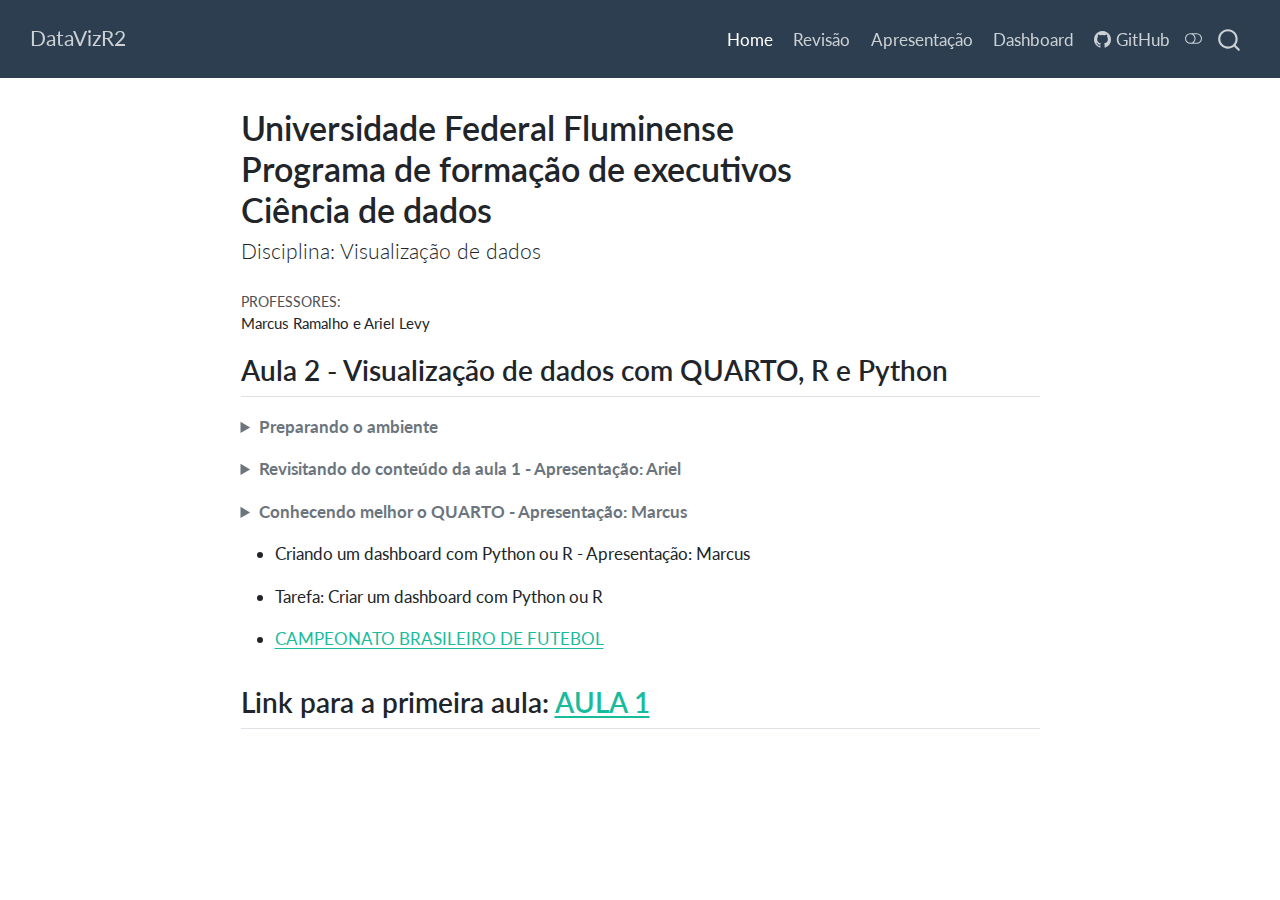
==== commit 61e389ea: "Adicionar link para o dataset do Campeonato Brasileiro de Futebol no arquivo index.qmd" ====
--- a/docs/index.html
+++ b/docs/index.html
@@ -161,7 +161,7 @@
 </summary>
 <ul>
 <li><a href="https://uff-adm.notion.site/Instala-o-b5969aeda52045289c52db8fd833c6b3">CLIQUE AQUI PARA APRENDER A INSTALAR LOCALMENTE</a></li>
-<li><a href="https://posit.cloud/content/8106315">CLIQUE AQUI PARA ACESSAR O AMBIENTE ONLINE</a>
+<li><a href="https://posit.cloud/content/8106491">CLIQUE AQUI PARA ACESSAR O AMBIENTE ONLINE</a>
 <ul>
 <li>Instalação do QUARTO</li>
 <li>Instalação do R</li>
@@ -199,6 +199,7 @@
 <ul>
 <li><p>Criando um dashboard com Python ou R - Apresentação: Marcus</p></li>
 <li><p>Tarefa: Criar um dashboard com Python ou R</p></li>
+<li><p><a href="https://www.kaggle.com/datasets/adaoduque/campeonato-brasileiro-de-futebol/data">CAMPEONATO BRASILEIRO DE FUTEBOL</a></p></li>
 </ul>
 </section>
 <section id="link-para-a-primeira-aula-aula-1" class="level2">
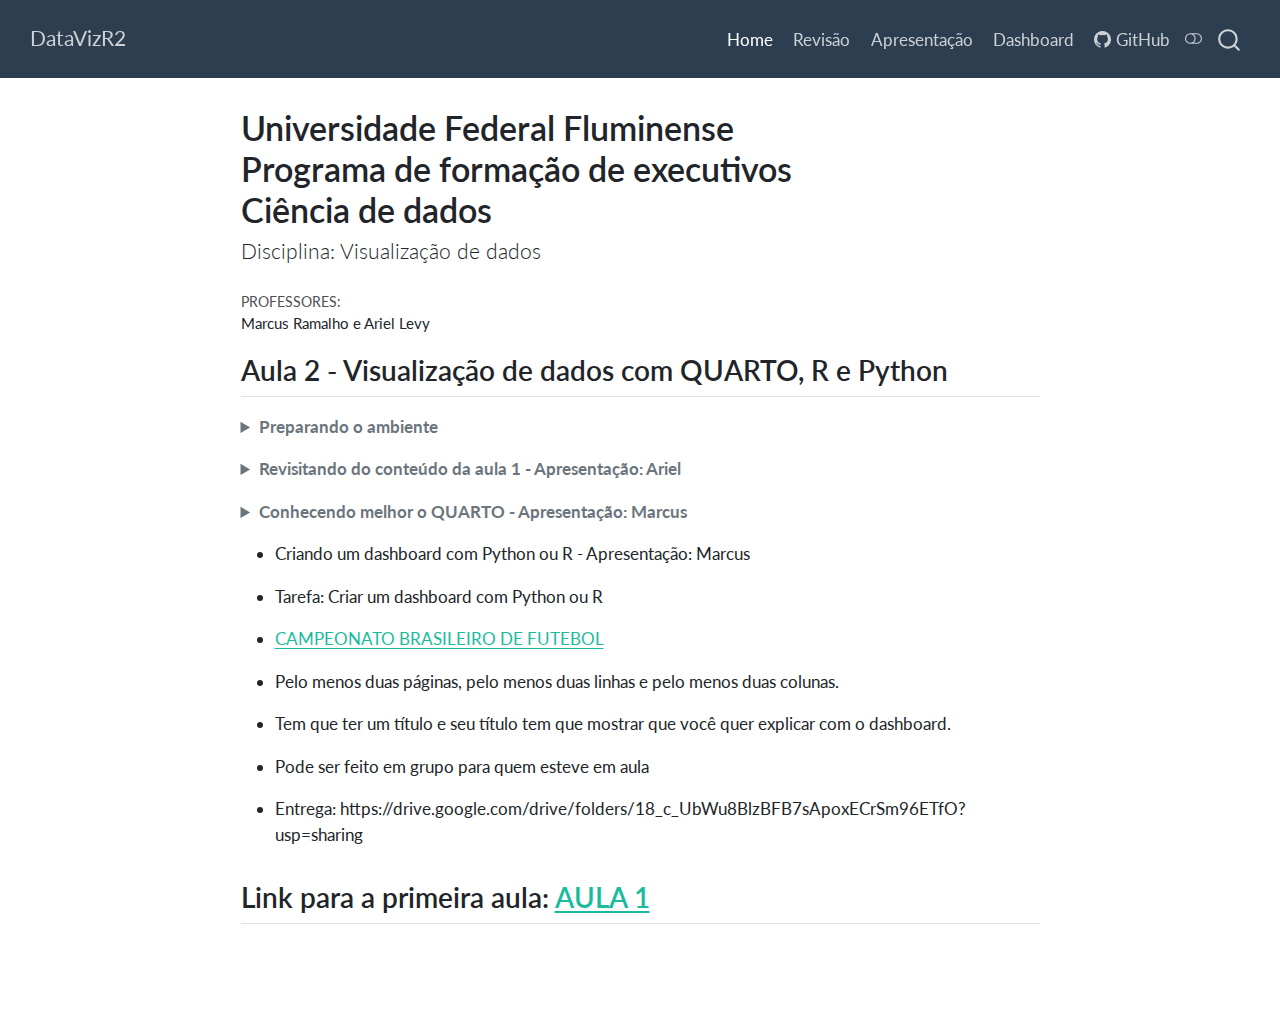
==== commit 78c2e3cb: "Adicionar link para o dataset do Campeonato Brasileiro de Futebol no arquivo index.qmd" ====
--- a/docs/index.html
+++ b/docs/index.html
@@ -200,6 +200,10 @@
 <li><p>Criando um dashboard com Python ou R - Apresentação: Marcus</p></li>
 <li><p>Tarefa: Criar um dashboard com Python ou R</p></li>
 <li><p><a href="https://www.kaggle.com/datasets/adaoduque/campeonato-brasileiro-de-futebol/data">CAMPEONATO BRASILEIRO DE FUTEBOL</a></p></li>
+<li><p>Pelo menos duas páginas, pelo menos duas linhas e pelo menos duas colunas.</p></li>
+<li><p>Tem que ter um título e seu título tem que mostrar que você quer explicar com o dashboard.</p></li>
+<li><p>Pode ser feito em grupo para quem esteve em aula</p></li>
+<li><p>Entrega: https://drive.google.com/drive/folders/18_c_UbWu8BlzBFB7sApoxECrSm96ETfO?usp=sharing</p></li>
 </ul>
 </section>
 <section id="link-para-a-primeira-aula-aula-1" class="level2">
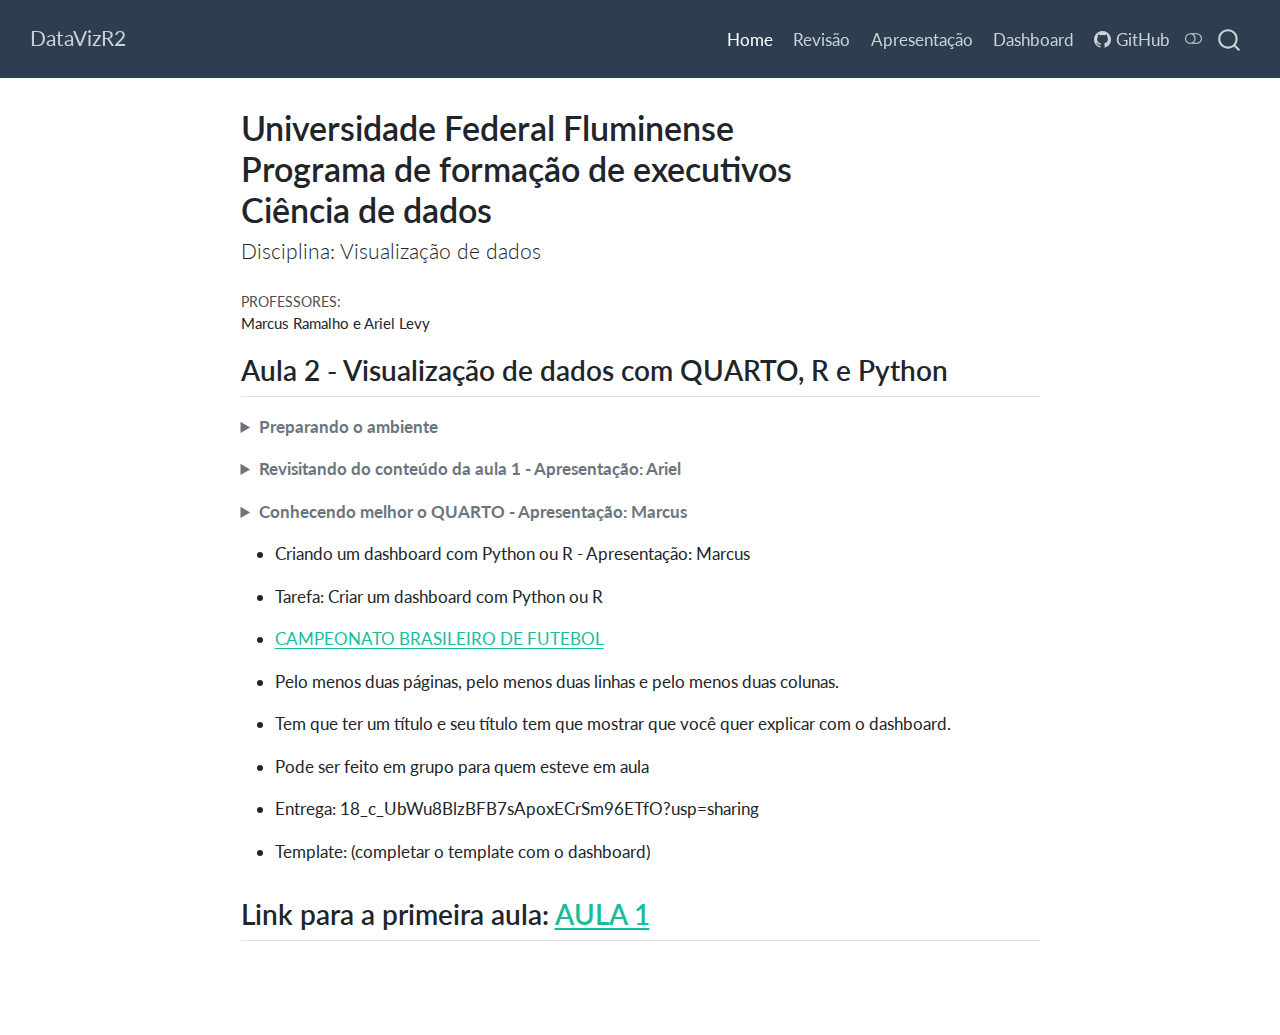
==== commit 8ebfbeae: "Adicionar link para o dataset do Campeonato Brasileiro de Futebol no arquivo index.qmd" ====
--- a/docs/index.html
+++ b/docs/index.html
@@ -203,7 +203,8 @@
 <li><p>Pelo menos duas páginas, pelo menos duas linhas e pelo menos duas colunas.</p></li>
 <li><p>Tem que ter um título e seu título tem que mostrar que você quer explicar com o dashboard.</p></li>
 <li><p>Pode ser feito em grupo para quem esteve em aula</p></li>
-<li><p>Entrega: https://drive.google.com/drive/folders/18_c_UbWu8BlzBFB7sApoxECrSm96ETfO?usp=sharing</p></li>
+<li><p>Entrega: <a href="https://drive.google.com/drive/folders/"></a>18_c_UbWu8BlzBFB7sApoxECrSm96ETfO?usp=sharing</p></li>
+<li><p>Template: <a href="https://posit.cloud/content/8107959"></a> (completar o template com o dashboard)</p></li>
 </ul>
 </section>
 <section id="link-para-a-primeira-aula-aula-1" class="level2">
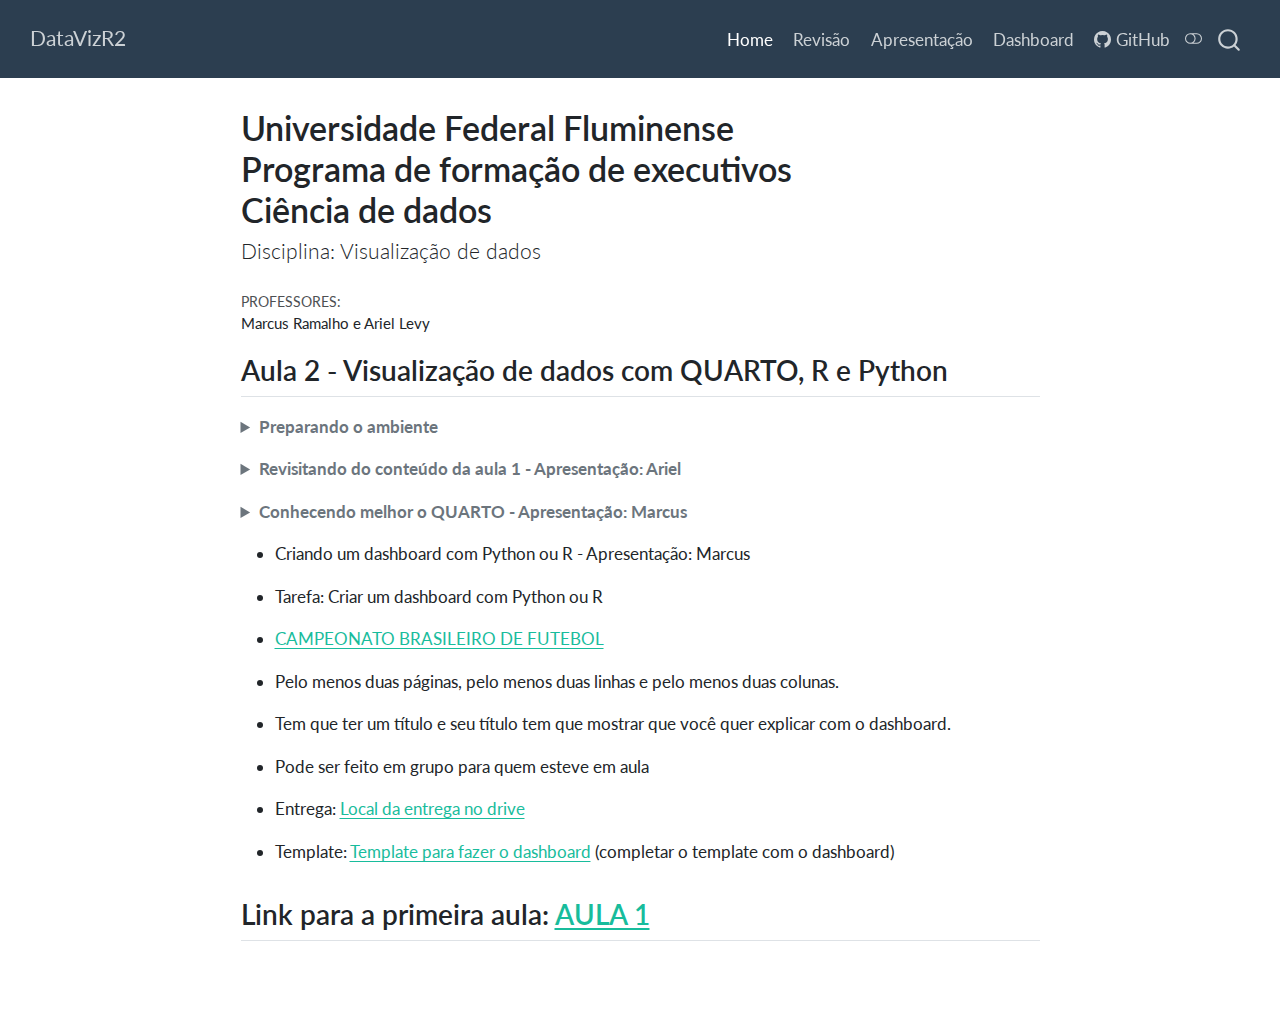
==== commit d6572c6e: "Remover arquivos e diretórios desnecessários" ====
--- a/docs/index.html
+++ b/docs/index.html
@@ -203,8 +203,8 @@
 <li><p>Pelo menos duas páginas, pelo menos duas linhas e pelo menos duas colunas.</p></li>
 <li><p>Tem que ter um título e seu título tem que mostrar que você quer explicar com o dashboard.</p></li>
 <li><p>Pode ser feito em grupo para quem esteve em aula</p></li>
-<li><p>Entrega: <a href="https://drive.google.com/drive/folders/"></a>18_c_UbWu8BlzBFB7sApoxECrSm96ETfO?usp=sharing</p></li>
-<li><p>Template: <a href="https://posit.cloud/content/8107959"></a> (completar o template com o dashboard)</p></li>
+<li><p>Entrega: <a href="https://drive.google.com/drive/folders/18_c_UbWu8BlzBFB7sApoxECrSm96ETfO?usp=sharing">Local da entrega no drive</a></p></li>
+<li><p>Template: <a href="https://posit.cloud/content/8107959">Template para fazer o dashboard</a> (completar o template com o dashboard)</p></li>
 </ul>
 </section>
 <section id="link-para-a-primeira-aula-aula-1" class="level2">
